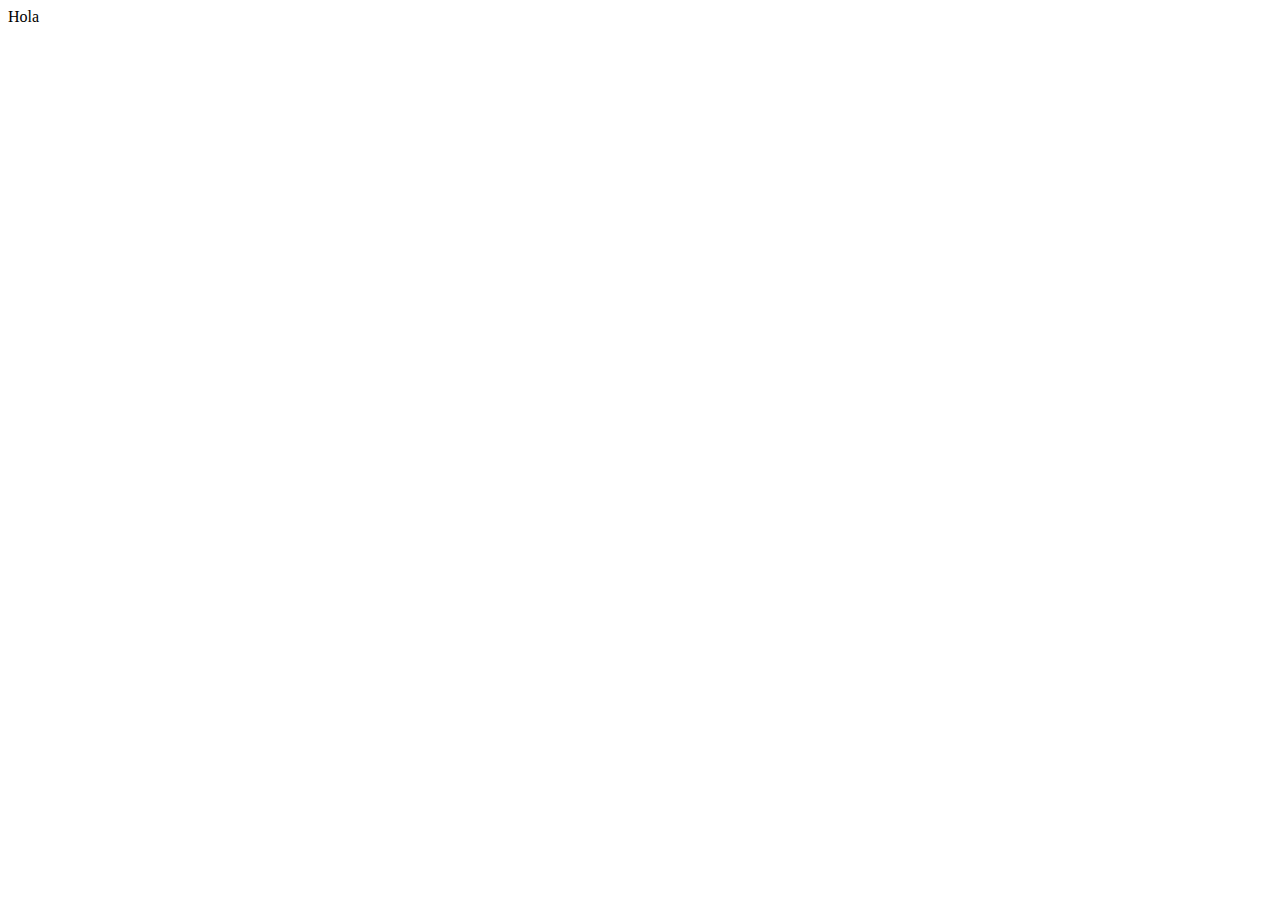
==== componetes/login/login.html @ 599559c4 "diseño post rama Diseño Login" ====
<!DOCTYPE html>
<html lang="en">
<head>
    <meta charset="UTF-8">
    <meta name="viewport" content="width=device-width, initial-scale=1.0">
    <title>Document</title>
</head>
<body>
    Hola
</body>
</html>
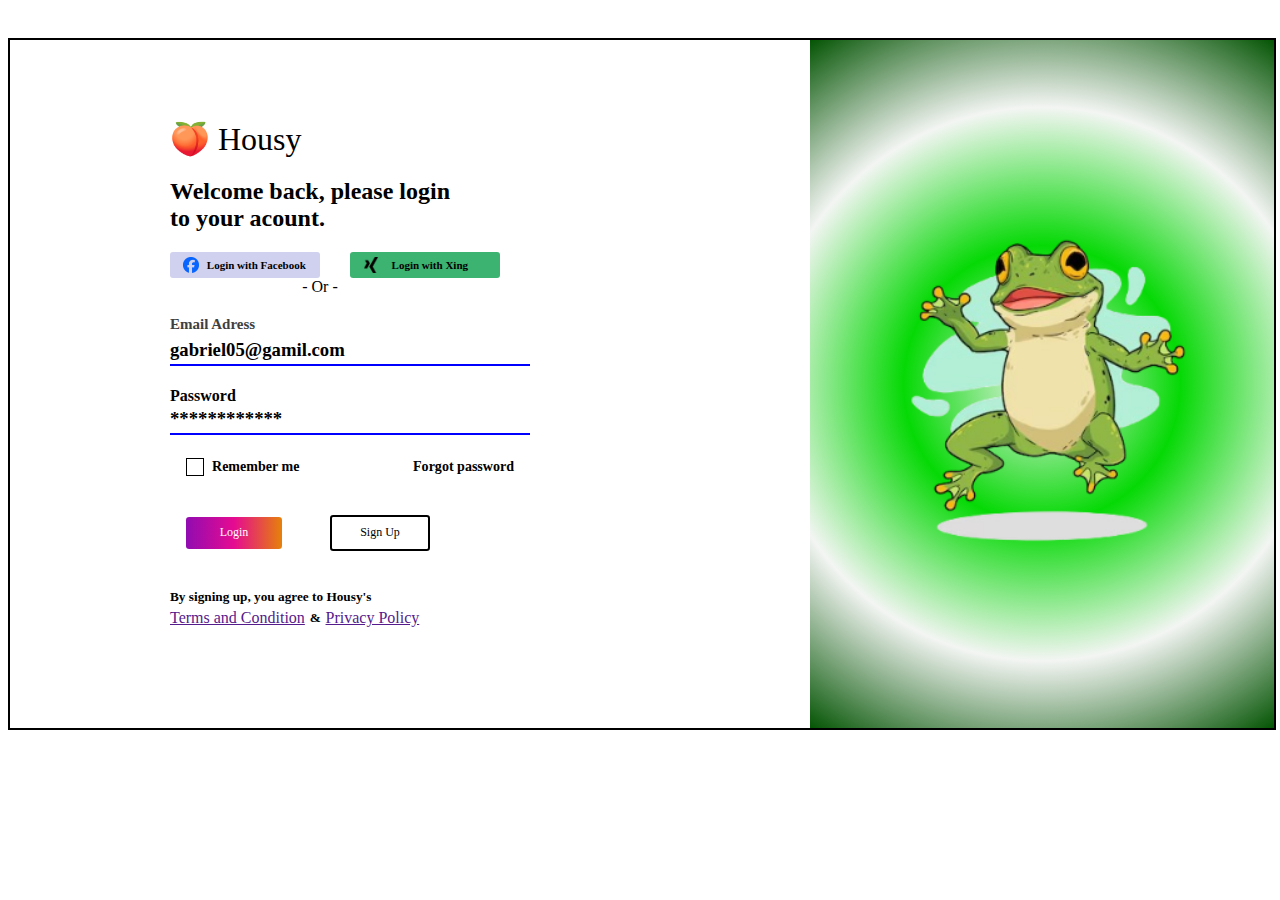
==== commit de8cb8ab: "diseño de login terminado" ====
--- a/componetes/login/login.html
+++ b/componetes/login/login.html
@@ -4,8 +4,72 @@
     <meta charset="UTF-8">
     <meta name="viewport" content="width=device-width, initial-scale=1.0">
     <title>Document</title>
+
+    <link rel="stylesheet" href="login.css">
+
 </head>
 <body>
-    Hola
+    
+    <section class="cajaLogin">
+        <div class="formularios">
+            <div class="logo">🍑 Housy </div>
+            <h2>Welcome back, please login <br> to your acount.</h2>
+            <div class="spacebtnLW1">
+                <div class="btnLW1">
+                    <div class="imgLogo1">
+                        <img src="img/logofacebook.png" alt="">
+                    </div>
+                    <h3>Login with Facebook</h3>
+                </div>
+            </div>
+            <div class="spacebtnLW2">
+                <div class="btnLW2">
+                    <div class="imgLogo2">
+                        <img src="img/logoXing.png" alt="">
+                    </div>
+                    <h3>Login with Xing</h3>
+                </div>
+            </div>
+            <div class="textOr">- Or -</div>
+            <div class="emailAdress">
+                <div class="accessEmail">
+                    <h4>Email Adress</h4>
+                    <h3>gabriel05@gamil.com</h3>
+                </div>
+            </div>
+            <div class="spacepasswordacc">
+                <div class="passwordacc">
+                    <h4>Password</h4>
+                    <h3>************</h3>
+                </div>
+            </div>
+            <div class="accesopt">
+                <div class="accesopt1">
+                    <div class="accesopt1Cuadro"></div>
+                    <h3>Remember me</h3>
+                </div>
+                <div class="accesopt2">
+                    <h3>Forgot password</h3>
+                </div>
+            </div>
+            <div class="optDeInicio">
+                <div class="optLogin">Login</div>
+                <div class="optSignUp">Sign Up</div>
+            </div>
+            <div class="spacePrivacyAndTerms">
+                <h5>By signing up, you agree to Housy's</h5>
+                <div class="termsAndPrivacy">
+                    <a href="">Terms and Condition</a>
+                    <h5> & </h5>
+                    <a href="">Privacy Policy</a>
+                </div>
+
+            </div>
+        </div>
+        <div class="banner">
+            <img src="img/Rana.png" alt="">
+        </div>
+    </section>
+
 </body>
 </html>--- a/componetes/login/login.css
+++ b/componetes/login/login.css
@@ -0,0 +1,201 @@
+.cajaLogin {
+    width: 100%;
+    max-width: 80rem;
+    margin: auto;
+    height: 43rem;
+    margin-top: 3%;
+    border: 2px solid black;
+    
+    display: grid;
+    grid-template-columns: 50rem 1fr;
+}
+.cajaLogin .formularios {
+    height: 30rem;
+    display: grid;
+    padding: 5rem 10rem;
+    grid-template-rows: repeat(8, 1fr);
+    grid-template-columns: repeat(8, 1fr);
+}
+.cajaLogin .formularios .logo {
+    font-size: 2rem;
+    grid-column: 1/9;
+}
+.cajaLogin .formularios h2 {
+    grid-column: 1/9;
+}
+.spacebtnLW1 {
+    grid-column: 1/4;
+    display: flex;
+    align-items: center;
+}
+.btnLW1{
+    background-color: rgb(208, 208, 239);
+    width: 7.8rem;
+    height: 1px;
+    display: flex;
+    align-items: center;
+    padding: 0.8rem;
+    gap: 0.5rem;
+    border-radius: 3px;
+}
+.imgLogo1{
+    width: 1rem;
+    height: 1rem;
+}
+.imgLogo1 img {
+    width: 100%;
+    height: 100%;
+    object-fit: cover;
+}
+.btnLW1 h3{
+    font-size: 11px;
+}
+.spacebtnLW2 {
+    grid-column: 4/7;
+    display: flex;
+    align-items: center;
+}
+.btnLW2{
+    background-color: mediumseagreen;
+    width: 7.8rem;
+    height: 1px;
+    display: flex;
+    align-items: center;
+    padding: 0.8rem;
+    gap: 0.8rem;
+    border-radius: 3px;
+}
+.imgLogo2{
+    width: 1rem;
+    height: 1rem;
+}
+.imgLogo2 img {
+    width: 100%;
+    height: 100%;
+    object-fit: cover;
+}
+.btnLW2 h3{
+    font-size: 11px;
+}
+.textOr {
+    grid-column: 1/6;
+    display: flex;
+    justify-content: center;
+    align-items: center;
+}
+.emailAdress{
+    grid-column: 1/7;
+    display: flex;
+    align-items: center;
+}
+.accessEmail {
+    width: 25rem;
+    height: 4.2rem;
+    border-bottom: 2px solid blue;
+    display: grid;
+    gap: 0.5rem;
+    grid-template-rows: 1rem 3rem;
+}
+.accessEmail h4 {
+    color: rgb(64, 63, 63);
+    font-size: 15px;
+}
+.spacepasswordacc{
+    grid-column: 1/7;
+    display: flex;
+    align-items: center;
+}
+.passwordacc {
+    width: 25rem;
+    height: 4.2rem;
+    border-bottom: 2px solid blue;
+    display: grid;
+    gap: 0.5rem;
+    grid-template-rows: 1rem 3rem;
+}
+.accessEmail h4 {
+    color: rgb(64, 63, 63);
+    font-size: 15px;
+}
+.accesopt{
+    height: 2rem;
+    grid-column: 1/7;
+    padding: 1rem;
+    display: flex;
+    align-items: center;
+    justify-content: space-between;
+    font-size: 12px;
+}
+.accesopt1 {
+    display: flex;
+    align-items: center;
+    gap: 0.5rem;
+}
+.accesopt1Cuadro {
+    width: 1rem;
+    height: 1rem;
+    border: 1px solid black;
+}
+.optDeInicio {
+    grid-column: 1/7;
+    padding: 1rem;
+    display: flex;
+    align-items: center;
+    justify-content: left;
+    gap: 3rem;
+    font-size: 12px;
+}
+.optLogin {
+    background: linear-gradient(
+        to left, 
+        rgb(229, 130, 9), /* Verde con 80% de opacidad */
+        rgb(229, 11, 145),
+        rgb(144, 12, 177)
+
+    );
+    width: 6rem;
+    height: 2rem;
+    display: flex;
+    justify-content: center;
+    align-items: center;
+    color: white;
+    border-radius: 0.2rem;
+}
+.optSignUp {
+    border: 2px solid black;
+    width: 6rem;
+    height: 2rem;
+    display: flex;
+    justify-content: center;
+    align-items: center;
+    border-radius: 0.2rem;
+}
+.spacePrivacyAndTerms {
+    grid-column: 1/7;
+    display: grid;
+    grid-template-rows: 1rem 1fr;
+    gap: 0.3rem;
+    font-size: 1rem;
+}
+.termsAndPrivacy {
+    display: flex;
+    align-items: center;
+    gap: 0.3rem;
+}
+.banner {
+    background: radial-gradient(
+        circle, 
+        rgba(241, 243, 241), /* Verde con 80% de opacidad */
+        rgb(5, 217, 5),
+        rgba(243, 245, 243),
+        rgba(1, 82, 1, 0.987)
+    );
+    display: flex;
+    justify-content: center;
+    align-items: center;
+}
+.banner img {
+    width: 70%;
+    height: 50%;
+    object-fit: cover;
+}